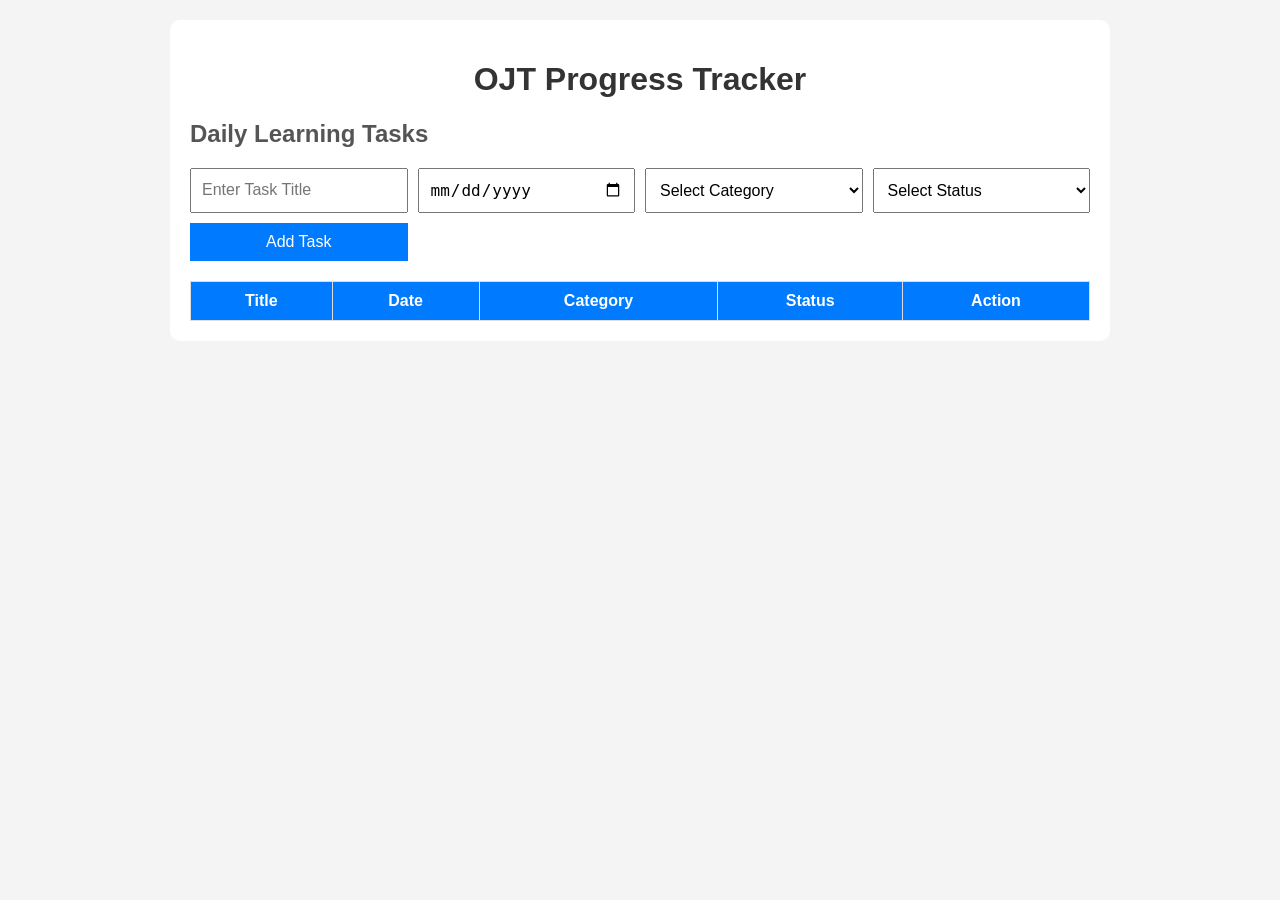
==== index.html @ 8d26608a "Added daily learning task tracker feature" ====
<!DOCTYPE html>
<html lang="en">
<head>
    <meta charset="UTF-8">
    <meta name="viewport" content="width=device-width, initial-scale=1.0">
    <title>OJT Progress Tracker</title>

    <link rel="stylesheet" href="style.css">
</head>

<body>

    <div class="container">

        <h1>OJT Progress Tracker</h1>

        <h2>Daily Learning Tasks</h2>

        <form id="taskForm">

            <input type="text"
                   id="title"
                   placeholder="Enter Task Title"
                   required>

            <input type="date"
                   id="date"
                   required>

            <select id="category" required>

                <option value="">
                    Select Category
                </option>

                <option value="Frontend">
                    Frontend
                </option>

                <option value="Backend">
                    Backend
                </option>

                <option value="Database">
                    Database
                </option>

                <option value="GitHub">
                    GitHub
                </option>

            </select>

            <select id="status" required>

                <option value="">
                    Select Status
                </option>

                <option value="Pending">
                    Pending
                </option>

                <option value="Completed">
                    Completed
                </option>

            </select>

            <button type="submit">
                Add Task
            </button>

        </form>

        <table>

            <thead>

                <tr>
                    <th>Title</th>
                    <th>Date</th>
                    <th>Category</th>
                    <th>Status</th>
                    <th>Action</th>
                </tr>

            </thead>

            <tbody id="taskList">

            </tbody>

        </table>

    </div>

    <script src="script.js"></script>

</body>
</html>
---- style.css ----
body{
    font-family: Arial, sans-serif;
    background-color: #f4f4f4;
    margin: 0;
    padding: 20px;
}

.container{
    max-width: 900px;
    margin: auto;
    background-color: white;
    padding: 20px;
    border-radius: 10px;
}

h1{
    text-align: center;
    color: #333;
}

h2{
    color: #555;
}

form{
    display: grid;
    grid-template-columns: repeat(auto-fit, minmax(200px,1fr));
    gap: 10px;
    margin-bottom: 20px;
}

input,
select,
button{
    padding: 10px;
    font-size: 16px;
}

button{
    background-color: #007bff;
    color: white;
    border: none;
    cursor: pointer;
}

button:hover{
    background-color: #0056b3;
}

table{
    width: 100%;
    border-collapse: collapse;
}

table th,
table td{
    border: 1px solid #ddd;
    padding: 10px;
    text-align: center;
}

th{
    background-color: #007bff;
    color: white;
}

.delete-btn{
    background-color: red;
    color: white;
    border: none;
    padding: 5px 10px;
    cursor: pointer;
}
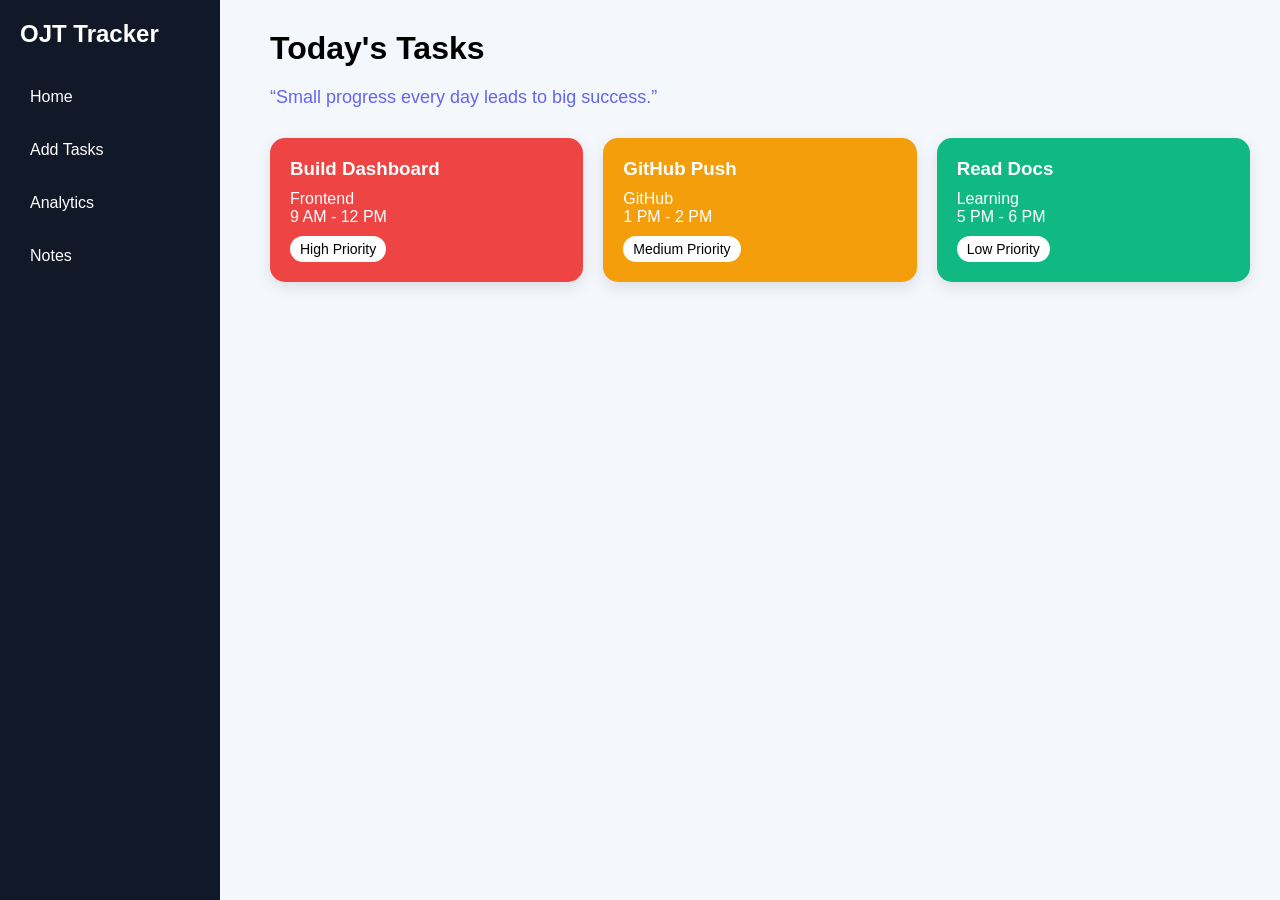
==== commit 69689e3b: "Added multi-page modern UI for OJT tracker" ====
--- a/index.html
+++ b/index.html
@@ -1,101 +1,59 @@
 <!DOCTYPE html>
 <html lang="en">
 <head>
-    <meta charset="UTF-8">
-    <meta name="viewport" content="width=device-width, initial-scale=1.0">
-    <title>OJT Progress Tracker</title>
-
-    <link rel="stylesheet" href="style.css">
+<meta charset="UTF-8">
+<meta name="viewport" content="width=device-width, initial-scale=1.0">
+<title>OJT Progress Tracker</title>
+<link rel="stylesheet" href="style.css">
 </head>
 
 <body>
 
-    <div class="container">
+<div class="sidebar">
 
-        <h1>OJT Progress Tracker</h1>
+<h2>OJT Tracker</h2>
 
-        <h2>Daily Learning Tasks</h2>
+<a href="index.html">Home</a>
+<a href="tasks.html">Add Tasks</a>
+<a href="analytics.html">Analytics</a>
+<a href="notes.html">Notes</a>
 
-        <form id="taskForm">
+</div>
 
-            <input type="text"
-                   id="title"
-                   placeholder="Enter Task Title"
-                   required>
+<div class="main">
 
-            <input type="date"
-                   id="date"
-                   required>
+<h1>Today's Tasks</h1>
 
-            <select id="category" required>
+<p class="quote">
+“Small progress every day leads to big success.”
+</p>
 
-                <option value="">
-                    Select Category
-                </option>
+<div class="task-grid">
 
-                <option value="Frontend">
-                    Frontend
-                </option>
+<div class="task-card high">
+<h3>Build Dashboard</h3>
+<p>Frontend</p>
+<p>9 AM - 12 PM</p>
+<span>High Priority</span>
+</div>
 
-                <option value="Backend">
-                    Backend
-                </option>
+<div class="task-card medium">
+<h3>GitHub Push</h3>
+<p>GitHub</p>
+<p>1 PM - 2 PM</p>
+<span>Medium Priority</span>
+</div>
 
-                <option value="Database">
-                    Database
-                </option>
+<div class="task-card low">
+<h3>Read Docs</h3>
+<p>Learning</p>
+<p>5 PM - 6 PM</p>
+<span>Low Priority</span>
+</div>
 
-                <option value="GitHub">
-                    GitHub
-                </option>
+</div>
 
-            </select>
-
-            <select id="status" required>
-
-                <option value="">
-                    Select Status
-                </option>
-
-                <option value="Pending">
-                    Pending
-                </option>
-
-                <option value="Completed">
-                    Completed
-                </option>
-
-            </select>
-
-            <button type="submit">
-                Add Task
-            </button>
-
-        </form>
-
-        <table>
-
-            <thead>
-
-                <tr>
-                    <th>Title</th>
-                    <th>Date</th>
-                    <th>Category</th>
-                    <th>Status</th>
-                    <th>Action</th>
-                </tr>
-
-            </thead>
-
-            <tbody id="taskList">
-
-            </tbody>
-
-        </table>
-
-    </div>
-
-    <script src="script.js"></script>
+</div>
 
 </body>
-</html>
+</html>
--- a/style.css
+++ b/style.css
@@ -1,73 +1,168 @@
-body{
-    font-family: Arial, sans-serif;
-    background-color: #f4f4f4;
-    margin: 0;
-    padding: 20px;
-}
-
-.container{
-    max-width: 900px;
-    margin: auto;
-    background-color: white;
-    padding: 20px;
-    border-radius: 10px;
-}
-
-h1{
-    text-align: center;
-    color: #333;
-}
-
-h2{
-    color: #555;
-}
-
-form{
-    display: grid;
-    grid-template-columns: repeat(auto-fit, minmax(200px,1fr));
-    gap: 10px;
-    margin-bottom: 20px;
-}
-
-input,
-select,
-button{
-    padding: 10px;
-    font-size: 16px;
-}
-
-button{
-    background-color: #007bff;
-    color: white;
-    border: none;
-    cursor: pointer;
-}
-
-button:hover{
-    background-color: #0056b3;
-}
-
-table{
-    width: 100%;
-    border-collapse: collapse;
-}
-
-table th,
-table td{
-    border: 1px solid #ddd;
-    padding: 10px;
-    text-align: center;
-}
-
-th{
-    background-color: #007bff;
-    color: white;
-}
-
-.delete-btn{
-    background-color: red;
-    color: white;
-    border: none;
-    padding: 5px 10px;
-    cursor: pointer;
-}+*{
+    margin:0;
+    padding:0;
+    box-sizing:border-box;
+    font-family:Arial;
+    }
+    
+    body{
+    display:flex;
+    background:#f4f7fb;
+    }
+    
+    .sidebar{
+    width:220px;
+    height:100vh;
+    background:#111827;
+    padding:20px;
+    position:fixed;
+    }
+    
+    .sidebar h2{
+    color:white;
+    margin-bottom:30px;
+    }
+    
+    .sidebar a{
+    display:block;
+    color:white;
+    text-decoration:none;
+    margin:15px 0;
+    padding:10px;
+    border-radius:8px;
+    transition:0.3s;
+    }
+    
+    .sidebar a:hover{
+    background:#6366f1;
+    }
+    
+    .main{
+    margin-left:240px;
+    padding:30px;
+    width:100%;
+    }
+    
+    .quote{
+    margin:20px 0;
+    font-size:18px;
+    color:#6366f1;
+    }
+    
+    .task-grid{
+    display:grid;
+    grid-template-columns:repeat(auto-fit,minmax(250px,1fr));
+    gap:20px;
+    margin-top:30px;
+    }
+    
+    .task-card{
+    padding:20px;
+    border-radius:15px;
+    color:white;
+    box-shadow:0 5px 15px rgba(0,0,0,0.1);
+    }
+    
+    .high{
+    background:#ef4444;
+    }
+    
+    .medium{
+    background:#f59e0b;
+    }
+    
+    .low{
+    background:#10b981;
+    }
+    
+    .task-card h3{
+    margin-bottom:10px;
+    }
+    
+    .task-card span{
+    display:inline-block;
+    margin-top:10px;
+    background:white;
+    color:black;
+    padding:5px 10px;
+    border-radius:20px;
+    font-size:14px;
+    }
+    
+    .task-form{
+    display:flex;
+    flex-direction:column;
+    gap:15px;
+    max-width:500px;
+    }
+    
+    .task-form input,
+    .task-form select,
+    .task-form textarea{
+    padding:12px;
+    border:1px solid #ccc;
+    border-radius:10px;
+    }
+    
+    .task-form button{
+    padding:12px;
+    border:none;
+    background:#6366f1;
+    color:white;
+    border-radius:10px;
+    cursor:pointer;
+    }
+    
+    .calendar{
+    margin-top:40px;
+    }
+    
+    .calendar-box{
+    background:white;
+    padding:20px;
+    border-radius:15px;
+    margin-top:15px;
+    box-shadow:0 5px 10px rgba(0,0,0,0.1);
+    }
+    
+    .stats{
+    display:grid;
+    grid-template-columns:repeat(auto-fit,minmax(200px,1fr));
+    gap:20px;
+    margin-top:30px;
+    }
+    
+    .stat-card{
+    background:white;
+    padding:30px;
+    border-radius:15px;
+    text-align:center;
+    box-shadow:0 5px 15px rgba(0,0,0,0.1);
+    }
+    
+    .goal-box{
+    background:#6366f1;
+    color:white;
+    padding:30px;
+    border-radius:15px;
+    margin-top:30px;
+    }
+    
+    .note-card{
+    padding:20px;
+    border-radius:15px;
+    margin-top:20px;
+    color:white;
+    }
+    
+    .error{
+    background:#ef4444;
+    }
+    
+    .learning{
+    background:#10b981;
+    }
+    
+    .feedback{
+    background:#3b82f6;
+    }
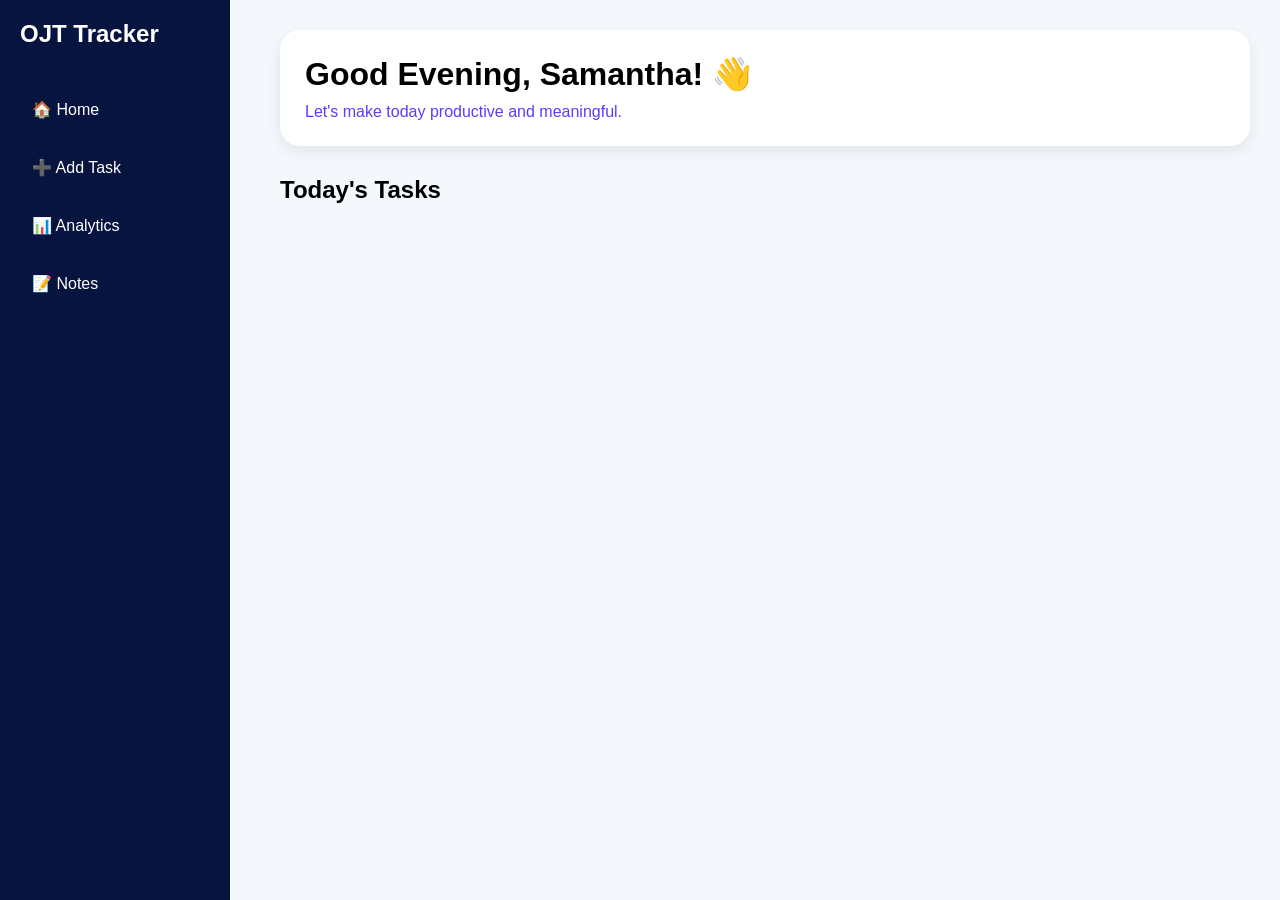
==== commit b6ed8ec2: "Built full responsive OJT Progress Tracker" ====
--- a/index.html
+++ b/index.html
@@ -1,59 +1,43 @@
 <!DOCTYPE html>
 <html lang="en">
+
 <head>
-<meta charset="UTF-8">
-<meta name="viewport" content="width=device-width, initial-scale=1.0">
-<title>OJT Progress Tracker</title>
-<link rel="stylesheet" href="style.css">
+  <meta charset="UTF-8">
+  <meta name="viewport" content="width=device-width, initial-scale=1.0">
+  <title>OJT Progress Tracker</title>
+  <link rel="stylesheet" href="style.css">
 </head>
 
 <body>
 
 <div class="sidebar">
 
-<h2>OJT Tracker</h2>
+  <h2>OJT Tracker</h2>
 
-<a href="index.html">Home</a>
-<a href="tasks.html">Add Tasks</a>
-<a href="analytics.html">Analytics</a>
-<a href="notes.html">Notes</a>
+  <a href="index.html">🏠 Home</a>
+  <a href="add-task.html">➕ Add Task</a>
+  <a href="analytics.html">📊 Analytics</a>
+  <a href="notes.html">📝 Notes</a>
 
 </div>
 
 <div class="main">
 
-<h1>Today's Tasks</h1>
+  <div class="top-box">
 
-<p class="quote">
-“Small progress every day leads to big success.”
-</p>
+    <h1>Good Evening, Samantha! 👋</h1>
 
-<div class="task-grid">
+    <p>Let's make today productive and meaningful.</p>
 
-<div class="task-card high">
-<h3>Build Dashboard</h3>
-<p>Frontend</p>
-<p>9 AM - 12 PM</p>
-<span>High Priority</span>
-</div>
+  </div>
 
-<div class="task-card medium">
-<h3>GitHub Push</h3>
-<p>GitHub</p>
-<p>1 PM - 2 PM</p>
-<span>Medium Priority</span>
-</div>
+  <h2>Today's Tasks</h2>
 
-<div class="task-card low">
-<h3>Read Docs</h3>
-<p>Learning</p>
-<p>5 PM - 6 PM</p>
-<span>Low Priority</span>
-</div>
+  <div id="taskContainer" class="task-grid"></div>
 
 </div>
 
-</div>
+<script src="script.js"></script>
 
 </body>
 </html>
--- a/style.css
+++ b/style.css
@@ -11,60 +11,67 @@
     }
     
     .sidebar{
-    width:220px;
+    width:230px;
     height:100vh;
-    background:#111827;
+    background:#07143f;
     padding:20px;
     position:fixed;
     }
     
     .sidebar h2{
     color:white;
-    margin-bottom:30px;
+    margin-bottom:40px;
     }
     
     .sidebar a{
     display:block;
+    text-decoration:none;
     color:white;
-    text-decoration:none;
-    margin:15px 0;
-    padding:10px;
-    border-radius:8px;
+    padding:12px;
+    margin-bottom:15px;
+    border-radius:10px;
     transition:0.3s;
     }
     
     .sidebar a:hover{
-    background:#6366f1;
+    background:#5b3df5;
     }
     
     .main{
-    margin-left:240px;
+    margin-left:250px;
     padding:30px;
     width:100%;
     }
     
-    .quote{
-    margin:20px 0;
-    font-size:18px;
-    color:#6366f1;
+    .top-box{
+    background:white;
+    padding:25px;
+    border-radius:20px;
+    margin-bottom:30px;
+    box-shadow:0 5px 15px rgba(0,0,0,0.08);
+    }
+    
+    .top-box p{
+    margin-top:10px;
+    color:#5b3df5;
     }
     
     .task-grid{
     display:grid;
-    grid-template-columns:repeat(auto-fit,minmax(250px,1fr));
+    grid-template-columns:repeat(auto-fit,minmax(280px,1fr));
     gap:20px;
-    margin-top:30px;
+    margin-top:20px;
     }
     
     .task-card{
     padding:20px;
-    border-radius:15px;
+    border-radius:20px;
     color:white;
     box-shadow:0 5px 15px rgba(0,0,0,0.1);
     }
     
     .high{
-    background:#ef4444;
+    background:#ff4d6d;
     }
     
     .medium{
@@ -75,25 +82,23 @@
     background:#10b981;
     }
     
-    .task-card h3{
-    margin-bottom:10px;
-    }
-    
-    .task-card span{
-    display:inline-block;
-    margin-top:10px;
-    background:white;
-    color:black;
-    padding:5px 10px;
-    border-radius:20px;
-    font-size:14px;
+    .task-card button{
+    margin-top:15px;
+    padding:10px;
+    border:none;
+    border-radius:10px;
+    cursor:pointer;
     }
     
     .task-form{
     display:flex;
     flex-direction:column;
     gap:15px;
-    max-width:500px;
+    max-width:600px;
+    background:white;
+    padding:25px;
+    border-radius:20px;
+    box-shadow:0 5px 15px rgba(0,0,0,0.08);
     }
     
     .task-form input,
@@ -101,68 +106,85 @@
     .task-form textarea{
     padding:12px;
     border:1px solid #ccc;
-    border-radius:10px;
+    border-radius:12px;
+    font-size:16px;
+    }
+    
+    .task-form textarea{
+    height:120px;
+    resize:none;
     }
     
     .task-form button{
     padding:12px;
     border:none;
-    background:#6366f1;
+    border-radius:12px;
+    background:#5b3df5;
     color:white;
-    border-radius:10px;
+    font-size:16px;
     cursor:pointer;
     }
     
-    .calendar{
-    margin-top:40px;
-    }
-    
-    .calendar-box{
-    background:white;
-    padding:20px;
-    border-radius:15px;
-    margin-top:15px;
-    box-shadow:0 5px 10px rgba(0,0,0,0.1);
-    }
-    
-    .stats{
+    .stats-grid{
     display:grid;
-    grid-template-columns:repeat(auto-fit,minmax(200px,1fr));
+    grid-template-columns:repeat(auto-fit,minmax(220px,1fr));
     gap:20px;
     margin-top:30px;
     }
     
-    .stat-card{
+    .stat-box{
     background:white;
     padding:30px;
-    border-radius:15px;
     text-align:center;
-    box-shadow:0 5px 15px rgba(0,0,0,0.1);
+    border-radius:20px;
+    box-shadow:0 5px 15px rgba(0,0,0,0.08);
+    }
+    
+    .stat-box h2{
+    font-size:40px;
+    margin-bottom:10px;
+    color:#5b3df5;
     }
     
     .goal-box{
-    background:#6366f1;
+    background:#10b981;
     color:white;
-    padding:30px;
-    border-radius:15px;
+    padding:25px;
+    border-radius:20px;
     margin-top:30px;
     }
     
     .note-card{
+    background:white;
     padding:20px;
-    border-radius:15px;
-    margin-top:20px;
-    color:white;
+    border-radius:20px;
+    margin-bottom:20px;
+    box-shadow:0 5px 15px rgba(0,0,0,0.08);
+    border-left:8px solid #5b3df5;
     }
     
-    .error{
-    background:#ef4444;
+    .note-card h3{
+    margin-bottom:10px;
     }
     
-    .learning{
-    background:#10b981;
+    @media(max-width:900px){
+    
+    body{
+    flex-direction:column;
     }
     
-    .feedback{
-    background:#3b82f6;
+    .sidebar{
+    width:100%;
+    height:auto;
+    position:relative;
+    display:flex;
+    flex-wrap:wrap;
+    justify-content:center;
+    gap:10px;
+    }
+    
+    .main{
+    margin-left:0;
+    }
+    
     }
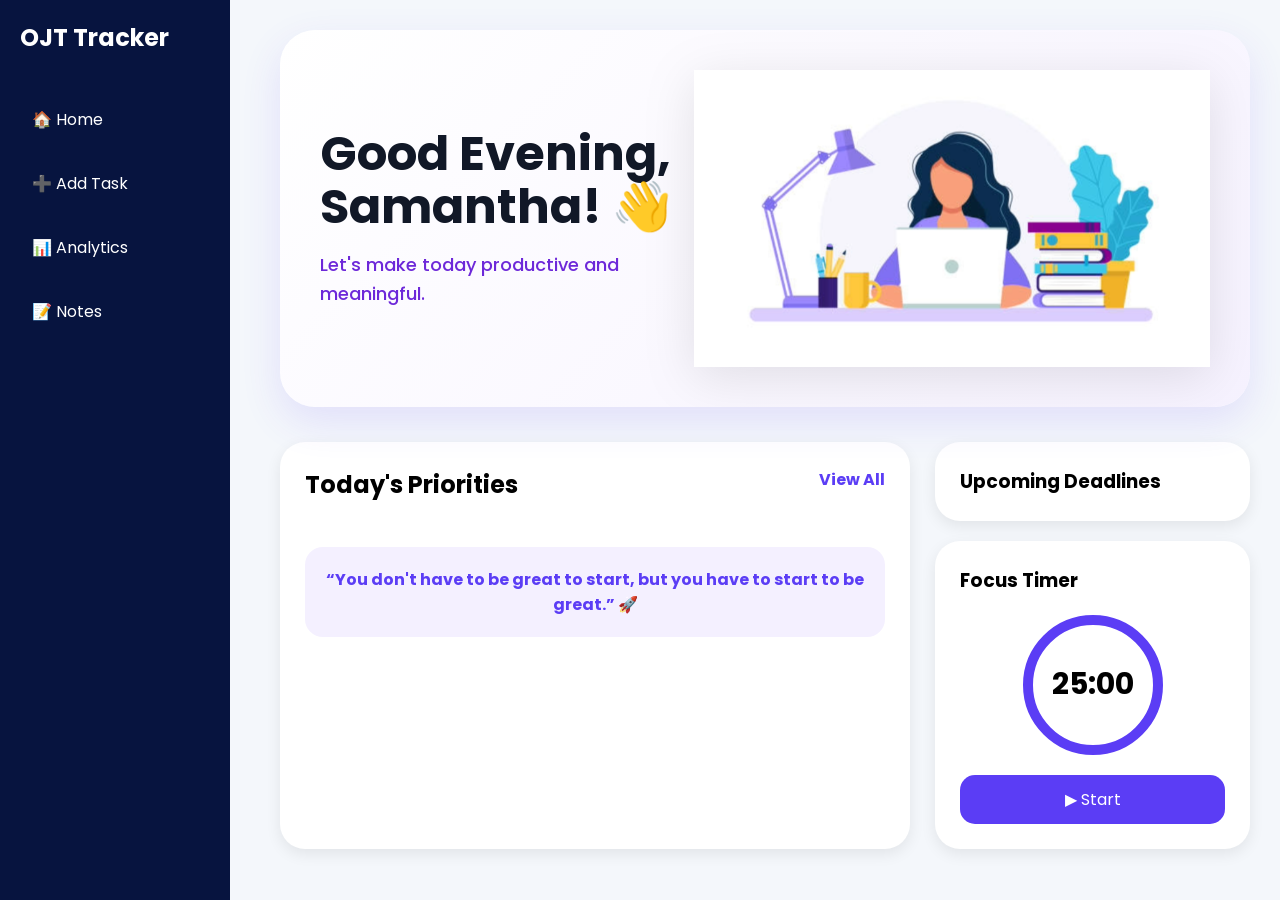
==== commit fa8ad1b3: "Added 1st Page responsive OJT Progress Tracker" ====
--- a/index.html
+++ b/index.html
@@ -2,42 +2,126 @@
 <html lang="en">
 
 <head>
-  <meta charset="UTF-8">
-  <meta name="viewport" content="width=device-width, initial-scale=1.0">
-  <title>OJT Progress Tracker</title>
-  <link rel="stylesheet" href="style.css">
+
+<meta charset="UTF-8">
+
+<meta name="viewport" content="width=device-width, initial-scale=1.0">
+
+<title>OJT Progress Tracker</title>
+
+<link rel="preconnect" href="https://fonts.googleapis.com">
+
+<link rel="preconnect" href="https://fonts.gstatic.com" crossorigin>
+
+<link href="https://fonts.googleapis.com/css2?family=Poppins:wght@300;400;500;600;700&display=swap" rel="stylesheet">
+
+<link rel="stylesheet" href="style.css">
+
 </head>
 
 <body>
 
 <div class="sidebar">
 
-  <h2>OJT Tracker</h2>
+<h2>OJT Tracker</h2>
 
-  <a href="index.html">🏠 Home</a>
-  <a href="add-task.html">➕ Add Task</a>
-  <a href="analytics.html">📊 Analytics</a>
-  <a href="notes.html">📝 Notes</a>
+<a href="index.html">🏠 Home</a>
+
+<a href="add-task.html">➕ Add Task</a>
+
+<a href="analytics.html">📊 Analytics</a>
+
+<a href="notes.html">📝 Notes</a>
 
 </div>
 
 <div class="main">
 
-  <div class="top-box">
+<!-- HERO SECTION -->
 
-    <h1>Good Evening, Samantha! 👋</h1>
+<div class="hero-section">
 
-    <p>Let's make today productive and meaningful.</p>
+<div class="hero-text">
 
-  </div>
+<h1>Good Evening, Samantha! 👋</h1>
 
-  <h2>Today's Tasks</h2>
+<p>
+Let's make today productive and meaningful.
+</p>
 
-  <div id="taskContainer" class="task-grid"></div>
+</div>
+
+<div class="hero-image">
+
+<img src="girl.png" alt="Girl Illustration">
+
+</div>
+
+</div>
+
+<!-- DASHBOARD GRID -->
+
+<div class="dashboard-grid">
+
+<!-- TASKS SECTION -->
+
+<div class="tasks-section">
+
+<div class="section-header">
+
+<h2>Today's Priorities</h2>
+
+<span>View All</span>
+
+</div>
+
+<div id="taskContainer" class="task-list"></div>
+
+<div class="motivation-box">
+
+“You don't have to be great to start,
+but you have to start to be great.” 🚀
+
+</div>
+
+</div>
+
+<!-- RIGHT SIDEBAR -->
+
+<div class="right-panel">
+
+<div class="deadline-box">
+
+<h3>Upcoming Deadlines</h3>
+
+<div id="deadlineContainer"></div>
+
+</div>
+
+<div class="timer-box">
+
+<h3>Focus Timer</h3>
+
+<div class="timer-circle">
+
+25:00
+
+</div>
+
+<button class="focus-btn">
+▶ Start
+</button>
+
+</div>
+
+</div>
+
+</div>
 
 </div>
 
 <script src="script.js"></script>
 
 </body>
+
 </html>
--- a/style.css
+++ b/style.css
@@ -2,7 +2,7 @@
     margin:0;
     padding:0;
     box-sizing:border-box;
-    font-family:Arial;
+    font-family:'Poppins',sans-serif;
     }
     
     body{
@@ -64,32 +64,250 @@
     }
     
     .task-card{
-    padding:20px;
-    border-radius:20px;
-    color:white;
-    box-shadow:0 5px 15px rgba(0,0,0,0.1);
-    }
-    
-    .high{
-    background:#ff4d6d;
-    }
-    
-    .medium{
-    background:#f59e0b;
-    }
-    
-    .low{
-    background:#10b981;
-    }
-    
-    .task-card button{
-    margin-top:15px;
-    padding:10px;
-    border:none;
-    border-radius:10px;
-    cursor:pointer;
-    }
-    
+
+        display:flex;
+        
+        justify-content:space-between;
+        
+        align-items:center;
+        
+        padding:22px 24px;
+        
+        border-radius:24px;
+        
+        color:white;
+        
+        box-shadow:
+        0 10px 25px rgba(0,0,0,0.08);
+        
+        transition:0.3s;
+        
+        position:relative;
+        
+        overflow:hidden;
+        
+        min-height:140px;
+        
+        }
+        
+        .task-card:hover{
+        
+        transform:translateY(-4px);
+        
+        }
+        
+        /* PRIORITY COLORS */
+        
+        .high{
+        
+        background:
+        linear-gradient(
+        135deg,
+        #ff4d6d,
+        #ff758f
+        );
+        
+        }
+        
+        .medium{
+        
+        background:
+        linear-gradient(
+        135deg,
+        #f59e0b,
+        #fbbf24
+        );
+        
+        }
+        
+        .low{
+        
+        background:
+        linear-gradient(
+        135deg,
+        #10b981,
+        #34d399
+        );
+        
+        }
+        
+        /* LEFT SIDE */
+        
+        .task-left{
+        
+        display:flex;
+        
+        align-items:center;
+        
+        gap:18px;
+        
+        }
+        
+        /* TIME BOX */
+        
+        .time-box{
+        
+        background:rgba(255,255,255,0.18);
+        
+        padding:12px;
+        
+        border-radius:18px;
+        
+        text-align:center;
+        
+        min-width:90px;
+        
+        backdrop-filter:blur(5px);
+        
+        }
+        
+        .time-box h3{
+        
+        font-size:22px;
+        
+        margin-bottom:5px;
+        
+        }
+        
+        .time-box p{
+        
+        font-size:13px;
+        
+        }
+        
+        /* TASK INFO */
+        
+        .task-info h3{
+        
+        font-size:22px;
+        
+        margin-bottom:10px;
+        
+        }
+        
+        .task-info p{
+        
+        margin-bottom:6px;
+        
+        font-size:15px;
+        
+        }
+        
+        /* RIGHT SIDE */
+        
+        .task-actions{
+        
+        display:flex;
+        
+        flex-direction:column;
+        
+        align-items:flex-end;
+        
+        gap:12px;
+        
+        }
+        
+        /* STATUS */
+        
+        .status-tag{
+        
+        display:flex;
+        
+        align-items:center;
+        
+        gap:8px;
+        
+        background:white;
+        
+        padding:10px 16px;
+        
+        border-radius:16px;
+        
+        font-weight:bold;
+        
+        color:#111827;
+        
+        font-size:14px;
+        
+        }
+        
+        /* STATUS SELECT */
+        
+        .status-select{
+        
+        border:none;
+        
+        outline:none;
+        
+        font-weight:bold;
+        
+        background:transparent;
+        
+        cursor:pointer;
+        
+        }
+        
+        /* BUTTONS */
+        
+        .action-buttons{
+        
+        display:flex;
+        
+        gap:10px;
+        
+        }
+        
+        .edit-btn{
+        
+        background:white;
+        
+        color:#5b3df5;
+        
+        border:none;
+        
+        padding:10px 16px;
+        
+        border-radius:12px;
+        
+        cursor:pointer;
+        
+        font-weight:bold;
+        
+        }
+        
+        .delete-btn{
+        
+        background:white;
+        
+        color:#ef4444;
+        
+        border:none;
+        
+        padding:10px 16px;
+        
+        border-radius:12px;
+        
+        cursor:pointer;
+        
+        font-weight:bold;
+        
+        }
+
+        .high{
+            background:
+            linear-gradient(135deg,#ff4d6d,#ff758f);
+            }
+            
+            .medium{
+            background:
+            linear-gradient(135deg,#f59e0b,#fbbf24);
+            }
+            
+            .low{
+            background:
+            linear-gradient(135deg,#10b981,#34d399);
+            }
+
     .task-form{
     display:flex;
     flex-direction:column;
@@ -187,4 +405,417 @@
     margin-left:0;
     }
     
+    }
+    /* HERO SECTION */
+    .hero-section{
+
+        background:
+        linear-gradient(
+        135deg,
+        #ffffff,
+        #f6f2ff
+        );
+        
+        padding:40px;
+        
+        border-radius:35px;
+        
+        display:flex;
+        
+        justify-content:space-between;
+        
+        align-items:center;
+        
+        box-shadow:
+        0 15px 40px rgba(91,61,245,0.12);
+        
+        margin-bottom:35px;
+        
+        min-height:210px;
+        
+        overflow:hidden;
+        
+        position:relative;
+        
+        }
+        
+        .hero-text{
+        
+        width:42%;
+        
+        z-index:2;
+        
+        }
+        
+        .hero-text h1{
+        
+        font-size:48px;
+        
+        line-height:1.1;
+        
+        margin-bottom:18px;
+        
+        color:#111827;
+        
+        }
+        
+        .hero-text p{
+        
+        font-size:18px;
+        
+        line-height:1.6;
+        
+        color:#6d28d9;
+        
+        font-weight:500;
+        
+        }
+        
+        .hero-image{
+        
+        width:58%;
+        
+        display:flex;
+        
+        justify-content:flex-end;
+        
+        align-items:center;
+        
+        }
+        
+        .hero-image img{
+        
+        width:650px;
+
+        max-width:100%;
+        
+        object-fit:contain;
+        
+        filter:drop-shadow(
+        0 10px 25px rgba(0,0,0,0.1)
+        );
+        
+        }    
+    /* DASHBOARD GRID */
+    
+    .dashboard-grid{
+    
+    display:grid;
+    
+    grid-template-columns:2fr 1fr;
+    
+    gap:25px;
+    
+    }
+    
+    /* TASK SECTION */
+    
+    .tasks-section{
+    
+    background:white;
+    
+    padding:25px;
+    
+    border-radius:25px;
+    
+    box-shadow:0 5px 15px rgba(0,0,0,0.08);
+    
+    }
+    
+    .section-header{
+    
+    display:flex;
+    
+    justify-content:space-between;
+    
+    margin-bottom:20px;
+    
+    }
+    
+    .section-header span{
+    
+    color:#5b3df5;
+    
+    font-weight:bold;
+    
+    cursor:pointer;
+    
+    }
+    
+    /* TASK LIST */
+    
+    .task-list{
+    
+    display:flex;
+    
+    flex-direction:column;
+    
+    gap:20px;
+    
+    }
+    
+    .task-card{
+
+        display:flex;
+        
+        justify-content:space-between;
+        
+        align-items:center;
+        
+        padding:22px;
+        
+        border-radius:22px;
+        
+        color:white;
+        
+        box-shadow:0 8px 20px rgba(0,0,0,0.08);
+        
+        transition:0.3s;
+        
+        position:relative;
+        
+        overflow:hidden;
+        
+        min-height:110px;
+        
+        }
+        
+        .task-card:hover{
+        
+        transform:translateY(-4px);
+        
+        }
+        
+        .task-card::before{
+        
+        content:''; 
+        
+        position:absolute;
+        
+        top:0;
+        
+        left:0;
+        
+        width:8px;
+        
+        height:100%;
+        
+        background:white;
+        
+        opacity:0.5;
+        
+        }
+
+        .task-actions{
+
+            display:flex;
+            
+            flex-direction:column;
+            
+            gap:10px;
+            
+            align-items:flex-end;
+            
+            }
+            
+            .status-select{
+            
+            padding:10px;
+            
+            border:none;
+            
+            border-radius:12px;
+            
+            font-weight:bold;
+            
+            cursor:pointer;
+            
+            }
+            
+            .delete-btn{
+            
+            background:white;
+            
+            color:#ef4444;
+            
+            border:none;
+            
+            padding:10px 16px;
+            
+            border-radius:12px;
+            
+            font-weight:bold;
+            
+            cursor:pointer;
+            
+            transition:0.3s;
+            
+            }
+            
+            .delete-btn:hover{
+            
+            background:#fee2e2;
+            
+            }
+    
+    .task-info h3{
+    
+    margin-bottom:8px;
+    
+    }
+    
+    .task-info p{
+    
+    margin-bottom:5px;
+    
+    }
+    
+    .status-badge{
+    
+    background:white;
+    
+    color:black;
+    
+    padding:6px 14px;
+    
+    border-radius:20px;
+    
+    font-size:14px;
+    
+    font-weight:bold;
+    
+    }
+    
+    /* RIGHT PANEL */
+    
+    .right-panel{
+    
+    display:flex;
+    
+    flex-direction:column;
+    
+    gap:20px;
+    
+    }
+    
+    .deadline-box,
+    
+    .timer-box{
+    
+    background:white;
+    
+    padding:25px;
+    
+    border-radius:25px;
+    
+    box-shadow:0 5px 15px rgba(0,0,0,0.08);
+    
+    }
+    
+    .deadline-item{
+    
+    margin-top:15px;
+    
+    padding:15px;
+    
+    background:#f4f7fb;
+    
+    border-radius:15px;
+    
+    }
+    
+    .deadline-item p{
+    
+    margin-top:5px;
+    
+    color:gray;
+    
+    font-size:14px;
+    
+    }
+    
+    /* TIMER */
+    
+    .timer-circle{
+    
+    width:140px;
+    
+    height:140px;
+    
+    border-radius:50%;
+    
+    border:10px solid #5b3df5;
+    
+    display:flex;
+    
+    justify-content:center;
+    
+    align-items:center;
+    
+    font-size:30px;
+    
+    font-weight:bold;
+    
+    margin:20px auto;
+    
+    }
+    
+    .focus-btn{
+    
+    width:100%;
+    
+    padding:12px;
+    
+    border:none;
+    
+    border-radius:15px;
+    
+    background:#5b3df5;
+    
+    color:white;
+    
+    font-size:16px;
+    
+    cursor:pointer;
+    
+    }
+    
+    /* MOTIVATION */
+    
+    .motivation-box{
+    
+    margin-top:25px;
+    
+    background:#f4f0ff;
+    
+    padding:20px;
+    
+    border-radius:18px;
+    
+    text-align:center;
+    
+    font-weight:bold;
+    
+    color:#5b3df5;
+    
+    }
+    
+    /* RESPONSIVE */
+    
+    @media(max-width:1000px){
+    
+    .dashboard-grid{
+    
+    grid-template-columns:1fr;
+    
+    }
+    
+    .hero-section{
+    
+    justify-content:center;
+    
+    text-align:center;
+    
+    }
+    
     }
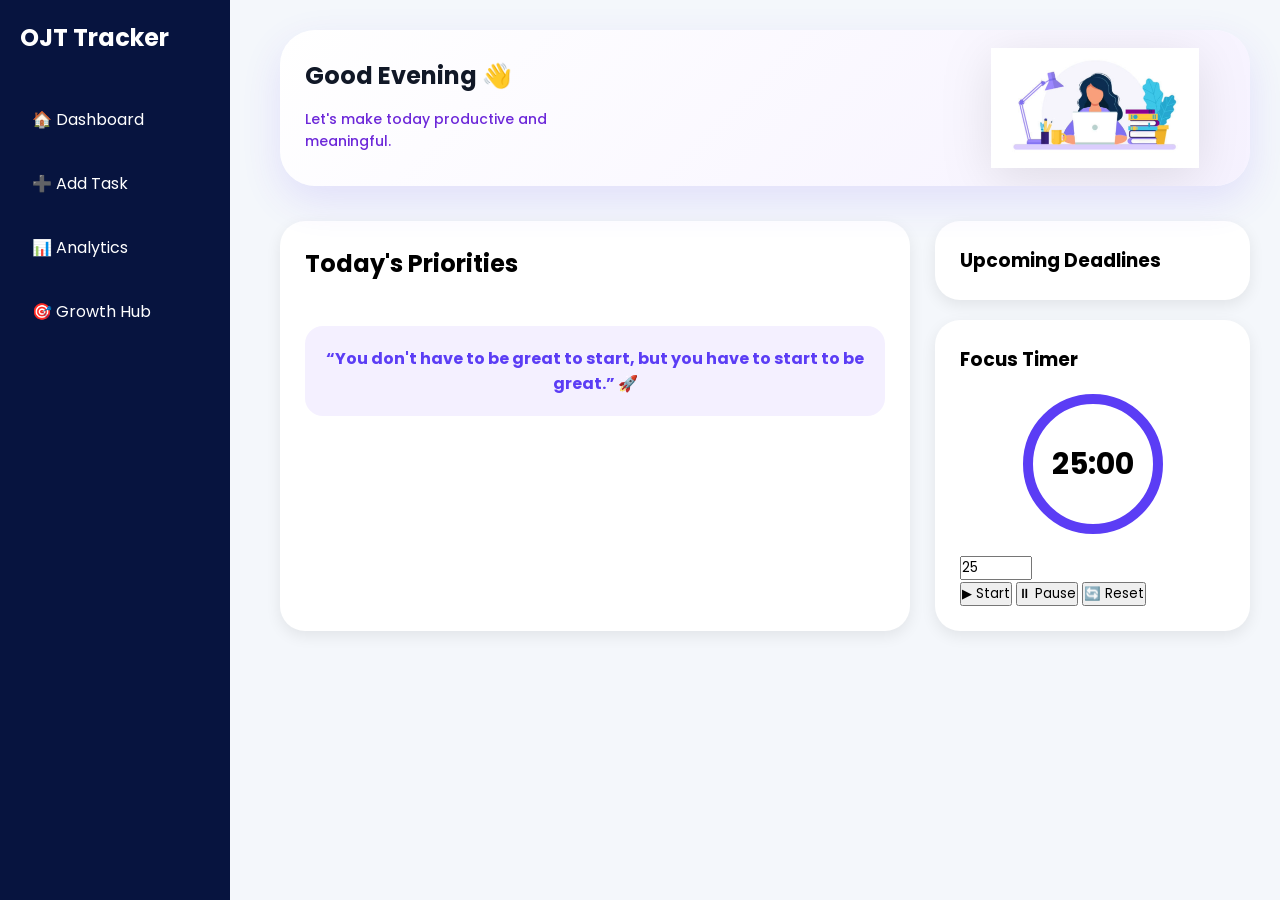
==== commit ca24d01d: "Updated task tracker project and added documentation" ====
--- a/index.html
+++ b/index.html
@@ -5,114 +5,253 @@
 
 <meta charset="UTF-8">
 
-<meta name="viewport" content="width=device-width, initial-scale=1.0">
+<meta name="viewport"
+content="width=device-width, initial-scale=1.0">
 
 <title>OJT Progress Tracker</title>
 
-<link rel="preconnect" href="https://fonts.googleapis.com">
-
-<link rel="preconnect" href="https://fonts.gstatic.com" crossorigin>
-
-<link href="https://fonts.googleapis.com/css2?family=Poppins:wght@300;400;500;600;700&display=swap" rel="stylesheet">
-
-<link rel="stylesheet" href="style.css">
+<link rel="preconnect"
+href="https://fonts.googleapis.com">
+
+<link rel="preconnect"
+href="https://fonts.gstatic.com"
+crossorigin>
+
+<link href="https://fonts.googleapis.com/css2?family=Poppins:wght@300;400;500;600;700&display=swap"
+rel="stylesheet">
+
+<link rel="stylesheet"
+href="style.css">
 
 </head>
 
 <body>
 
+<!-- SIDEBAR -->
+
 <div class="sidebar">
 
 <h2>OJT Tracker</h2>
 
-<a href="index.html">🏠 Home</a>
-
-<a href="add-task.html">➕ Add Task</a>
-
-<a href="analytics.html">📊 Analytics</a>
-
-<a href="notes.html">📝 Notes</a>
-
-</div>
+<a href="index.html">
+🏠 Dashboard
+</a>
+
+<a href="add-task.html">
+➕ Add Task
+</a>
+
+<a href="analytics.html">
+📊 Analytics
+</a>
+
+<a href="notes.html">
+🎯 Growth Hub
+</a>
+
+</div>
+
+<!-- MAIN -->
 
 <div class="main">
 
-<!-- HERO SECTION -->
+<!-- HERO -->
 
 <div class="hero-section">
 
 <div class="hero-text">
 
-<h1>Good Evening, Samantha! 👋</h1>
+<h1 id="greetingText">
+
+Good Evening 👋
+
+</h1>
 
 <p>
-Let's make today productive and meaningful.
+    Let's make today productive and meaningful.
 </p>
 
 </div>
 
 <div class="hero-image">
 
-<img src="girl.png" alt="Girl Illustration">
-
-</div>
-
-</div>
-
-<!-- DASHBOARD GRID -->
+<img
+src="girl.png"
+alt="Productivity Illustration">
+
+</div>
+
+</div>
+
+<!-- DASHBOARD -->
 
 <div class="dashboard-grid">
 
-<!-- TASKS SECTION -->
+<!-- LEFT SIDE -->
 
 <div class="tasks-section">
 
 <div class="section-header">
 
-<h2>Today's Priorities</h2>
-
-<span>View All</span>
-
-</div>
-
-<div id="taskContainer" class="task-list"></div>
+<h2>
+Today's Priorities
+</h2>
+
+</div>
+
+<div
+id="taskContainer"
+class="task-list">
+</div>
 
 <div class="motivation-box">
 
-“You don't have to be great to start,
-but you have to start to be great.” 🚀
-
-</div>
-
-</div>
-
-<!-- RIGHT SIDEBAR -->
+    “You don't have to be great to start,
+    but you have to start to be great.” 🚀
+    
+    </div>
+</div>
+
+<!-- RIGHT PANEL -->
 
 <div class="right-panel">
 
+<!-- DEADLINES -->
+
 <div class="deadline-box">
 
-<h3>Upcoming Deadlines</h3>
-
-<div id="deadlineContainer"></div>
-
-</div>
+<h3>
+Upcoming Deadlines
+</h3>
+
+<div id="deadlineContainer">
+</div>
+
+</div>
+
+<!-- TIMER -->
 
 <div class="timer-box">
 
-<h3>Focus Timer</h3>
+<h3>
+Focus Timer
+</h3>
 
 <div class="timer-circle">
 
-25:00
-
-</div>
-
-<button class="focus-btn">
+60:00
+
+</div>
+
+<input
+type="number"
+id="timerMinutes"
+min="1"
+max="60"
+value="25">
+
+<div class="timer-buttons">
+
+<button id="startBtn">
+
 ▶ Start
-</button>
-
-</div>
+
+</button>
+
+<button id="pauseBtn">
+
+⏸ Pause
+
+</button>
+
+<button id="resetBtn">
+
+🔄 Reset
+
+</button>
+
+</div>
+
+</div>
+
+</div>
+
+</div>
+
+</div>
+
+<!-- EDIT MODAL -->
+
+<div
+id="editModal"
+class="modal">
+
+<div class="modal-content">
+
+<h2>
+Edit Task
+</h2>
+
+<input
+type="text"
+id="editTitle"
+placeholder="Task Title">
+
+<input
+type="text"
+id="editCategory"
+placeholder="Category">
+
+<select id="editPriority">
+
+<option value="High">
+High
+</option>
+
+<option value="Medium">
+Medium
+</option>
+
+<option value="Low">
+Low
+</option>
+
+</select>
+
+<input
+type="time"
+id="editStart">
+
+<input
+type="time"
+id="editEnd">
+
+<input
+type="date"
+id="editDate">
+
+<textarea
+id="editNotes"
+placeholder="Notes / Learnings / Feedback">
+</textarea>
+
+<div class="modal-buttons">
+
+<button
+class="save-btn"
+onclick="saveEdit()">
+
+Save
+
+</button>
+
+<button
+class="cancel-btn"
+onclick="closeModal()">
+
+Cancel
+
+</button>
 
 </div>
 
--- a/style.css
+++ b/style.css
@@ -71,7 +71,7 @@
         
         align-items:center;
         
-        padding:22px 24px;
+        padding:14px 18px;
         
         border-radius:24px;
         
@@ -86,7 +86,7 @@
         
         overflow:hidden;
         
-        min-height:140px;
+        min-height:78px;
         
         }
         
@@ -163,7 +163,7 @@
         
         .time-box h3{
         
-        font-size:22px;
+        font-size:14px;
         
         margin-bottom:5px;
         
@@ -179,7 +179,7 @@
         
         .task-info h3{
         
-        font-size:22px;
+        font-size:16px;
         
         margin-bottom:10px;
         
@@ -189,7 +189,7 @@
         
         margin-bottom:6px;
         
-        font-size:15px;
+        font-size:12px;
         
         }
         
@@ -416,7 +416,7 @@
         #f6f2ff
         );
         
-        padding:40px;
+        padding:18px 25px;
         
         border-radius:35px;
         
@@ -431,7 +431,7 @@
         
         margin-bottom:35px;
         
-        min-height:210px;
+        min-height:100px;
         
         overflow:hidden;
         
@@ -441,7 +441,7 @@
         
         .hero-text{
         
-        width:42%;
+        width:35%;
         
         z-index:2;
         
@@ -449,7 +449,7 @@
         
         .hero-text h1{
         
-        font-size:48px;
+        font-size:24px;
         
         line-height:1.1;
         
@@ -461,7 +461,7 @@
         
         .hero-text p{
         
-        font-size:18px;
+        font-size:14px;
         
         line-height:1.6;
         
@@ -470,352 +470,687 @@
         font-weight:500;
         
         }
-        
         .hero-image{
-        
-        width:58%;
-        
+
+            width:65%;
+            
+            display:flex;
+            
+            justify-content:flex-end;
+            
+            align-items:center;
+            
+            }
+            
+            .hero-image img{
+            
+                width:260px;
+                max-height:120px;
+            
+            object-fit:contain;
+            
+            filter:drop-shadow(
+            0 10px 25px rgba(0,0,0,0.1)
+            );
+            
+            }
+    /* DASHBOARD GRID */
+    
+    .dashboard-grid{
+    
+    display:grid;
+    
+    grid-template-columns:2fr 1fr;
+    
+    gap:25px;
+    
+    }
+    
+    /* TASK SECTION */
+    
+    .tasks-section{
+    
+    background:white;
+    
+    padding:25px;
+    
+    border-radius:25px;
+    
+    box-shadow:0 5px 15px rgba(0,0,0,0.08);
+    
+    }
+    
+    .section-header{
+    
+    display:flex;
+    
+    justify-content:space-between;
+    
+    margin-bottom:20px;
+    
+    }
+    
+    .section-header span{
+    
+    color:#5b3df5;
+    
+    font-weight:bold;
+    
+    cursor:pointer;
+    
+    }
+    
+    /* TASK LIST */
+    
+    .task-list{
+    
+    display:flex;
+    
+    flex-direction:column;
+    
+    gap:20px;
+    
+    }
+    
+    .task-card{
+
         display:flex;
         
-        justify-content:flex-end;
+        justify-content:space-between;
         
         align-items:center;
         
-        }
-        
-        .hero-image img{
-        
-        width:650px;
-
-        max-width:100%;
-        
-        object-fit:contain;
-        
-        filter:drop-shadow(
-        0 10px 25px rgba(0,0,0,0.1)
-        );
-        
-        }    
-    /* DASHBOARD GRID */
+        padding:16px 20px;
+        
+        border-radius:22px;
+        
+        color:white;
+        
+        box-shadow:0 8px 20px rgba(0,0,0,0.08);
+        
+        transition:0.3s;
+        
+        position:relative;
+        
+        overflow:hidden;
+
+        min-height:105px;
+        
+        }
+        
+        .task-card:hover{
+        
+        transform:translateY(-4px);
+        
+        }
+        
+        .task-card::before{
+        
+        content:''; 
+        
+        position:absolute;
+        
+        top:0;
+        
+        left:0;
+        
+        width:8px;
+        
+        height:100%;
+        
+        background:white;
+        
+        opacity:0.5;
+        
+        }
+
+        .task-actions{
+
+            display:flex;
+            
+            flex-direction:column;
+            
+            gap:10px;
+            
+            align-items:flex-end;
+            
+            }
+            
+            .status-select{
+            
+            padding:10px;
+            
+            border:none;
+            
+            border-radius:12px;
+            
+            font-weight:bold;
+            
+            cursor:pointer;
+            
+            }
+            
+            .delete-btn{
+            
+            background:white;
+            
+            color:#ef4444;
+            
+            border:none;
+            
+            padding:10px 16px;
+            
+            border-radius:12px;
+            
+            font-weight:bold;
+            
+            cursor:pointer;
+            
+            transition:0.3s;
+            
+            }
+            
+            .delete-btn:hover{
+            
+            background:#fee2e2;
+            
+            }
+    
+    .task-info h3{
+    
+    margin-bottom:8px;
+    
+    }
+    
+    .task-info p{
+    
+    margin-bottom:5px;
+    
+    }
+    
+    .status-badge{
+    
+    background:white;
+    
+    color:black;
+    
+    padding:6px 14px;
+    
+    border-radius:20px;
+    
+    font-size:14px;
+    
+    font-weight:bold;
+    
+    }
+    
+    /* RIGHT PANEL */
+    
+    .right-panel{
+    
+    display:flex;
+    
+    flex-direction:column;
+    
+    gap:20px;
+    
+    }
+    
+    .deadline-box,
+    
+    .timer-box{
+    
+    background:white;
+    
+    padding:25px;
+    
+    border-radius:25px;
+    
+    box-shadow:0 5px 15px rgba(0,0,0,0.08);
+    
+    }
+    
+    .deadline-item{
+    
+    margin-top:15px;
+    
+    padding:15px;
+    
+    background:#f4f7fb;
+    
+    border-radius:15px;
+    
+    }
+    
+    .deadline-item p{
+    
+    margin-top:5px;
+    
+    color:gray;
+    
+    font-size:14px;
+    
+    }
+    
+    /* TIMER */
+    
+    .timer-circle{
+    
+    width:140px;
+    
+    height:140px;
+    
+    border-radius:50%;
+    
+    border:10px solid #5b3df5;
+    
+    display:flex;
+    
+    justify-content:center;
+    
+    align-items:center;
+    
+    font-size:30px;
+    
+    font-weight:bold;
+    
+    margin:20px auto;
+    
+    }
+    
+    .focus-btn{
+    
+    width:100%;
+    
+    padding:12px;
+    
+    border:none;
+    
+    border-radius:15px;
+    
+    background:#5b3df5;
+    
+    color:white;
+    
+    font-size:16px;
+    
+    cursor:pointer;
+    
+    }
+    
+    /* MOTIVATION */
+    
+    .motivation-box{
+    
+    margin-top:25px;
+    
+    background:#f4f0ff;
+    
+    padding:20px;
+    
+    border-radius:18px;
+    
+    text-align:center;
+    
+    font-weight:bold;
+    
+    color:#5b3df5;
+    
+    }
+    
+    /* RESPONSIVE */
+    
+    @media(max-width:1000px){
     
     .dashboard-grid{
     
-    display:grid;
-    
-    grid-template-columns:2fr 1fr;
-    
-    gap:25px;
-    
-    }
-    
-    /* TASK SECTION */
-    
-    .tasks-section{
-    
-    background:white;
-    
-    padding:25px;
-    
-    border-radius:25px;
-    
-    box-shadow:0 5px 15px rgba(0,0,0,0.08);
-    
-    }
-    
-    .section-header{
-    
-    display:flex;
-    
-    justify-content:space-between;
-    
-    margin-bottom:20px;
-    
-    }
-    
-    .section-header span{
-    
-    color:#5b3df5;
-    
-    font-weight:bold;
-    
-    cursor:pointer;
-    
-    }
-    
-    /* TASK LIST */
-    
-    .task-list{
-    
-    display:flex;
-    
-    flex-direction:column;
-    
-    gap:20px;
-    
-    }
-    
-    .task-card{
-
+    grid-template-columns:1fr;
+    
+    }
+    
+    .hero-section{
+    
+    justify-content:center;
+    
+    text-align:center;
+    
+    }
+    
+    }
+
+    .modal{
+
+        position:fixed;
+        
+        top:0;
+        
+        left:0;
+        
+        width:100%;
+        
+        height:100%;
+        
+        background:
+        rgba(0,0,0,0.4);
+        
+        display:none;
+        
+        justify-content:center;
+        
+        align-items:center;
+        
+        z-index:999;
+        
+        }
+        
+        .modal-content{
+        
+        background:white;
+        
+        padding:30px;
+        
+        border-radius:25px;
+        
+        width:500px;
+        
+        max-width:90%;
+        
         display:flex;
         
-        justify-content:space-between;
-        
-        align-items:center;
-        
-        padding:22px;
-        
-        border-radius:22px;
+        flex-direction:column;
+        
+        gap:15px;
+        
+        }
+        
+        .modal-content input,
+        .modal-content select,
+        .modal-content textarea{
+        
+        padding:12px;
+        
+        border:1px solid #ddd;
+        
+        border-radius:12px;
+        
+        }
+        
+        .modal-buttons{
+        
+        display:flex;
+        
+        gap:10px;
+        
+        }
+        
+        .save-btn{
+        
+        flex:1;
+        
+        background:#5b3df5;
         
         color:white;
         
-        box-shadow:0 8px 20px rgba(0,0,0,0.08);
-        
-        transition:0.3s;
-        
-        position:relative;
-        
-        overflow:hidden;
-        
-        min-height:110px;
-        
-        }
-        
-        .task-card:hover{
-        
-        transform:translateY(-4px);
-        
-        }
-        
-        .task-card::before{
-        
-        content:''; 
-        
-        position:absolute;
-        
-        top:0;
-        
-        left:0;
-        
-        width:8px;
-        
-        height:100%;
-        
-        background:white;
-        
-        opacity:0.5;
-        
-        }
-
-        .task-actions{
-
-            display:flex;
-            
-            flex-direction:column;
-            
-            gap:10px;
-            
-            align-items:flex-end;
-            
-            }
-            
-            .status-select{
-            
-            padding:10px;
-            
-            border:none;
-            
-            border-radius:12px;
-            
-            font-weight:bold;
-            
-            cursor:pointer;
-            
-            }
-            
-            .delete-btn{
+        border:none;
+        
+        padding:12px;
+        
+        border-radius:12px;
+        
+        cursor:pointer;
+        
+        }
+        
+        .cancel-btn{
+        
+        flex:1;
+        
+        background:#ef4444;
+        
+        color:white;
+        
+        border:none;
+        
+        padding:12px;
+        
+        border-radius:12px;
+        
+        cursor:pointer;
+        
+        }
+
+        .section-title{
+
+            margin:25px 0 15px;
+            
+            font-size:22px;
+            
+            color:#111827;
+            
+            }
+            
+            .achievement-grid{
+            
+            display:grid;
+            
+            grid-template-columns:
+            repeat(auto-fit,minmax(180px,1fr));
+            
+            gap:20px;
+            
+            margin-top:20px;
+            
+            }
+            
+            .achievement-card{
             
             background:white;
             
-            color:#ef4444;
-            
-            border:none;
-            
-            padding:10px 16px;
-            
-            border-radius:12px;
-            
-            font-weight:bold;
-            
-            cursor:pointer;
-            
-            transition:0.3s;
-            
-            }
-            
-            .delete-btn:hover{
-            
-            background:#fee2e2;
-            
-            }
-    
-    .task-info h3{
-    
-    margin-bottom:8px;
-    
-    }
-    
-    .task-info p{
-    
-    margin-bottom:5px;
-    
-    }
-    
-    .status-badge{
-    
-    background:white;
-    
-    color:black;
-    
-    padding:6px 14px;
-    
-    border-radius:20px;
-    
-    font-size:14px;
-    
-    font-weight:bold;
-    
-    }
-    
-    /* RIGHT PANEL */
-    
-    .right-panel{
-    
-    display:flex;
-    
-    flex-direction:column;
-    
-    gap:20px;
-    
-    }
-    
-    .deadline-box,
-    
-    .timer-box{
-    
-    background:white;
-    
-    padding:25px;
-    
-    border-radius:25px;
-    
-    box-shadow:0 5px 15px rgba(0,0,0,0.08);
-    
-    }
-    
-    .deadline-item{
-    
-    margin-top:15px;
-    
-    padding:15px;
-    
-    background:#f4f7fb;
-    
-    border-radius:15px;
-    
-    }
-    
-    .deadline-item p{
-    
-    margin-top:5px;
-    
-    color:gray;
-    
-    font-size:14px;
-    
-    }
-    
-    /* TIMER */
-    
-    .timer-circle{
-    
-    width:140px;
-    
-    height:140px;
-    
-    border-radius:50%;
-    
-    border:10px solid #5b3df5;
-    
-    display:flex;
-    
-    justify-content:center;
-    
-    align-items:center;
-    
-    font-size:30px;
-    
-    font-weight:bold;
-    
-    margin:20px auto;
-    
-    }
-    
-    .focus-btn{
-    
-    width:100%;
-    
-    padding:12px;
-    
-    border:none;
-    
-    border-radius:15px;
-    
-    background:#5b3df5;
-    
-    color:white;
-    
-    font-size:16px;
-    
-    cursor:pointer;
-    
-    }
-    
-    /* MOTIVATION */
-    
-    .motivation-box{
-    
-    margin-top:25px;
-    
-    background:#f4f0ff;
-    
-    padding:20px;
-    
-    border-radius:18px;
-    
-    text-align:center;
-    
-    font-weight:bold;
-    
-    color:#5b3df5;
-    
-    }
-    
-    /* RESPONSIVE */
-    
-    @media(max-width:1000px){
-    
-    .dashboard-grid{
-    
-    grid-template-columns:1fr;
-    
-    }
-    
-    .hero-section{
-    
-    justify-content:center;
-    
-    text-align:center;
-    
-    }
-    
-    }+            padding:25px;
+            
+            border-radius:20px;
+            
+            text-align:center;
+            
+            box-shadow:
+            0 5px 15px rgba(0,0,0,0.08);
+            
+            font-size:30px;
+            
+            }
+            
+            .achievement-card h3{
+            
+            margin-top:10px;
+            
+            font-size:15px;
+            
+            }
+
+            .planner-layout{
+
+                display:grid;
+                
+                grid-template-columns:
+                1.2fr 1fr;
+                
+                gap:25px;
+                
+                align-items:start;
+                
+                }
+                
+                .planner-calendar{
+                
+                background:white;
+                
+                padding:25px;
+                
+                border-radius:25px;
+                
+                box-shadow:
+                0 5px 15px rgba(0,0,0,0.08);
+                
+                }
+                
+                .calendar-header{
+                
+                display:flex;
+                
+                justify-content:space-between;
+                
+                align-items:center;
+                
+                margin-bottom:20px;
+                
+                }
+                
+                .calendar-header button{
+                
+                background:#5b3df5;
+                
+                color:white;
+                
+                border:none;
+                
+                padding:8px 14px;
+                
+                border-radius:10px;
+                
+                cursor:pointer;
+                
+                }
+                
+                .calendar-days{
+                
+                display:grid;
+                
+                grid-template-columns:
+                repeat(7,1fr);
+                
+                text-align:center;
+                
+                font-weight:600;
+                
+                margin-bottom:10px;
+                
+                }
+                
+                .calendar-grid{
+                
+                display:grid;
+                
+                grid-template-columns:
+                repeat(7,1fr);
+                
+                gap:8px;
+                
+                }
+                
+                .calendar-date{
+                
+                background:#f4f7fb;
+                
+                height:60px;
+                
+                border-radius:12px;
+                
+                display:flex;
+                
+                justify-content:center;
+                
+                align-items:center;
+                
+                cursor:pointer;
+                
+                font-weight:600;
+                
+                transition:0.3s;
+                
+                position:relative;
+                
+                }
+                
+                .calendar-date:hover{
+                
+                background:#ede9fe;
+                
+                }
+                
+                .task-dot{
+                
+                width:8px;
+                
+                height:8px;
+                
+                background:#5b3df5;
+                
+                border-radius:50%;
+                
+                position:absolute;
+                
+                bottom:8px;
+                
+                }
+                
+                .selected-title{
+                
+                margin-top:20px;
+                
+                margin-bottom:10px;
+                
+                }
+                
+                .selected-task{
+                
+                background:#f4f7fb;
+                
+                padding:12px;
+                
+                border-radius:12px;
+                
+                margin-bottom:10px;
+                
+                }
+                
+                .calendar-actions{
+                
+                margin-top:8px;
+                
+                display:flex;
+                
+                gap:8px;
+                
+                }
+                
+                .calendar-edit{
+                
+                background:#5b3df5;
+                
+                color:white;
+                
+                border:none;
+                
+                padding:6px 10px;
+                
+                border-radius:8px;
+                
+                cursor:pointer;
+                
+                }
+                
+                .calendar-delete{
+                
+                background:#ef4444;
+                
+                color:white;
+                
+                border:none;
+                
+                padding:6px 10px;
+                
+                border-radius:8px;
+                
+                cursor:pointer;
+                
+                }
